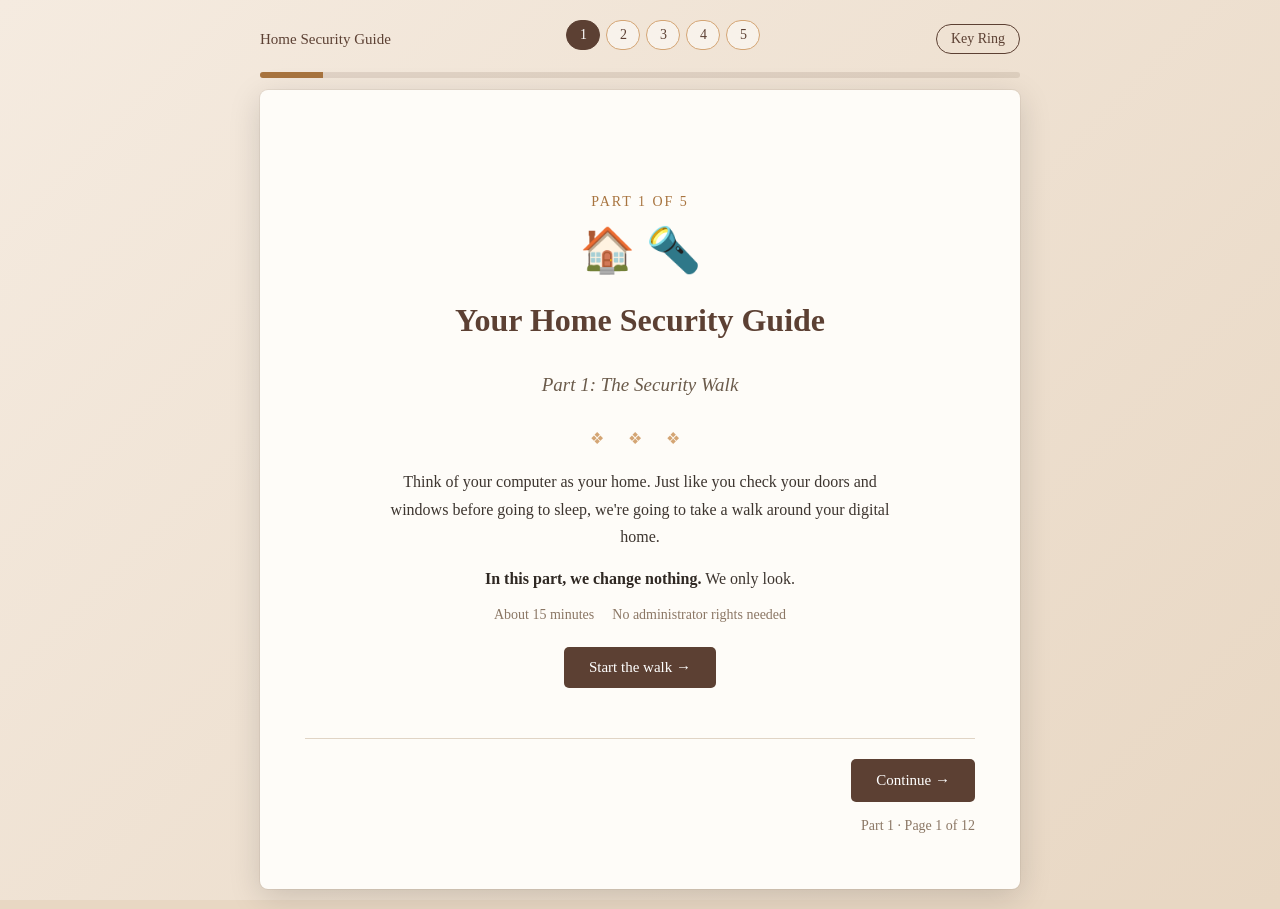
==== part1.html @ 3dae7b26 "Add Home Security Guide Site" ====
<!DOCTYPE html>
<html lang="en">
<head>
<meta charset="UTF-8">
<meta name="viewport" content="width=device-width, initial-scale=1.0">
<title>Home Security Guide — Part 1: The Security Walk</title>
<meta property="og:title" content="Home Security Guide — Part 1: The Security Walk">
<meta name="description" content="Part 1 of 5: find which network doors (ports) are open on your Windows 11 PC, which program opened them, and which side of the house they face. Look only, change nothing.">
<meta property="og:description" content="Part 1 of 5: find which network doors (ports) are open on your Windows 11 PC, which program opened them, and which side of the house they face. Look only, change nothing.">
<meta property="og:type" content="website">
<link rel="icon" href="assets/favicon.svg" type="image/svg+xml">
<link rel="stylesheet" href="assets/guide.css">
</head>
<body>
<a class="skip-link" href="#main">Skip to the guide</a>
<header class="topbar">
  <a class="home" href="index.html">Home Security Guide</a>
  <nav aria-label="Parts of the guide">
    <ul class="part-dots">
      <li><a href="part1.html" aria-current="page" aria-label="Part 1: The Security Walk">1</a></li>
      <li><a href="part2.html" aria-label="Part 2: Managing the Locks">2</a></li>
      <li><a href="part3.html" aria-label="Part 3: The Guest Rooms">3</a></li>
      <li><a href="part4.html" aria-label="Part 4: Sealed Envelopes">4</a></li>
      <li><a href="part5.html" aria-label="Part 5: The Regular Patrol">5</a></li>
    </ul>
  </nav>
  <button class="keyring-btn" type="button">Key Ring</button>
</header>

<main id="main" class="book-container" data-next-href="part2.html" data-next-label="Go to Part 2">

  <!-- 1 Cover -->
  <section class="book-page" aria-label="Cover">
    <div class="cover-page">
      <p class="cover-kicker">Part 1 of 5</p>
      <div class="cover-decorator" aria-hidden="true">🏠 🔦</div>
      <h1 class="cover-title">Your Home Security Guide</h1>
      <p class="cover-subtitle">Part 1: The Security Walk</p>
      <div class="decorative-line"></div>
      <p>Think of your computer as your home. Just like you check your doors and windows before going to sleep, we're going to take a walk around your digital home.</p>
      <p><strong>In this part, we change nothing.</strong> We only look.</p>
      <div class="meta-row"><span>About 15 minutes</span><span>No administrator rights needed</span></div>
      <button class="btn" type="button" data-action="next">Start the walk →</button>
    </div>
  </section>

  <!-- 2 Metaphor -->
  <section class="book-page" aria-label="How the house works">
    <h1>How Your Digital Home Works</h1>
    <p>Programs on your computer open numbered <strong>doors</strong> (called <em>ports</em>) so other devices can talk to them. Door 445, for example, is used for Windows file sharing.</p>
    <div class="metaphor">
      <span class="tag">The house metaphor</span>
      <ul style="margin-bottom:0">
        <li>An <strong>open door</strong> (LISTENING) is open and waiting. Anyone who can reach it can walk up and try to come in. Nobody needs to knock.</li>
        <li>An <strong>inside door</strong> only connects rooms inside your home. Other devices can't reach it.</li>
        <li>A <strong>door on every side</strong> faces every network your computer is on. Only your locks decide who gets through.</li>
      </ul>
    </div>
    <h2>Today's goal</h2>
    <p>Make a list of the open doors, who opened each one, and which side of the house it faces. In Part 2, you'll use that list to decide which doors to lock.</p>
    <div class="note"><strong>Seeing open doors is normal.</strong> Many are part of Windows itself. The goal is to spot the ones that shouldn't be reachable from other devices.</div>
  </section>

  <!-- 3 Right tool -->
  <section class="book-page" aria-label="Step 1: Finding the right tool">
    <h1>Step 1: Finding the Right Tool</h1>
    <p>Windows has a built-in program called <strong>PowerShell</strong>. In Windows 11, it usually opens inside an app called <strong>Terminal</strong>. It looks like a dark window with text, but it's easier than it appears.</p>
    <ol>
      <li>Find the <span class="highlight">Start</span> button (the Windows logo) at the bottom of your screen.</li>
      <li><strong>Right-click</strong> it (or press <span class="highlight">Windows + X</span>).</li>
      <li>A menu appears. Look for <strong>Terminal</strong> or <strong>Windows PowerShell</strong>.</li>
    </ol>
    <h3>Which option should you choose?</h3>
    <div class="table-container">
      <table>
        <tr><th>What you see</th><th>Like having…</th><th>For Part 1</th></tr>
        <tr><td><strong>Terminal</strong> or <strong>Windows PowerShell</strong></td><td>A <strong>visitor pass</strong>: you can walk around, look, and take notes</td><td><span class="chip low">Choose this one</span></td></tr>
        <tr><td><strong>Terminal (Admin)</strong> or <strong>Windows PowerShell (Admin)</strong></td><td>The <strong>master keys</strong>: full access to change locks and settings</td><td><span class="chip high">Skip for now</span></td></tr>
      </table>
    </div>
    <p>Windows protects itself from accidental changes. If something needs the master keys, you'll see an error like "Access is denied." That's a safety feature, not a bug.</p>
    <p>Today we're only looking, so the visitor pass is the right choice.</p>
  </section>

  <!-- 4 Starting -->
  <section class="book-page" aria-label="Step 2: Starting the walk">
    <h1>Step 2: Starting the Walk</h1>
    <p>When the window opens, you'll see a blinking cursor and a line like this:</p>
    <div class="code" data-label="What you'll see (example)"><pre>PS C:\Users\YourName&gt;</pre></div>
    <p>This is your <strong>Command Center</strong>. It's waiting for you to type an instruction.</p>
    <h3>Getting comfortable</h3>
    <ul>
      <li>Click once inside the window so the cursor is active.</li>
      <li>Type or paste a command, then press <span class="highlight">Enter</span>.</li>
      <li>To paste, <strong>right-click</strong> inside the window or press <span class="highlight">Ctrl + V</span>.</li>
      <li>Every command in Part 1 only reads information. None of them change anything.</li>
    </ul>
    <div class="note"><strong>Tip:</strong> every gray command box in this guide has a <strong>Copy</strong> button. Copying avoids typing mistakes.</div>
  </section>

  <!-- 5 netstat -->
  <section class="book-page" aria-label="Step 3: Checking for open doors">
    <h1>Step 3: Checking for Open Doors</h1>
    <p>Ask your computer to list every connection and every open door:</p>
    <div class="code" data-label="PowerShell"><pre>netstat -ano</pre></div>
    <p>A long list scrolls by. Don't worry, we're only looking for patterns. According to <a href="https://learn.microsoft.com/en-us/windows-server/administration/windows-commands/netstat" target="_blank" rel="noopener">Microsoft's netstat reference</a>, <code class="inline">-a</code> shows connections and listening ports, <code class="inline">-n</code> shows numbers instead of names, and <code class="inline">-o</code> adds the process ID (PID) of the program that owns each line.</p>
    <h3>The Decoder Ring</h3>
    <div class="table-container">
      <table>
        <tr><th>Word you see</th><th>In the house</th><th>What it means</th></tr>
        <tr><td><strong>LISTENING</strong></td><td>An open door, waiting for visitors</td><td>A program is ready to accept a connection</td></tr>
        <tr><td><strong>ESTABLISHED</strong></td><td>A conversation happening through a door right now</td><td>Your computer is actively talking to another device</td></tr>
        <tr><td><strong>TIME_WAIT</strong></td><td>A conversation just ended; the door is closing slowly</td><td>The connection is finished and Windows is tidying up</td></tr>
        <tr><td><strong>CLOSE_WAIT</strong></td><td>The visitor left, but you're still holding the door</td><td>The other side ended; this computer hasn't fully let go yet</td></tr>
      </table>
    </div>
    <h3>Cleaner view: open doors only</h3>
    <div class="code" data-label="PowerShell"><pre>netstat -ano | findstr LISTENING</pre></div>
  </section>

  <!-- 6 Which side -->
  <section class="book-page" aria-label="Step 4: Which side of the house">
    <h1>Step 4: Which Side of the House?</h1>
    <p>Look at the <strong>Local Address</strong> column. The part before the colon shows which side of the house the door faces. The number after the colon is the door number.</p>
    <div class="code" data-label="Example only — your numbers will differ"><pre>  Proto  Local Address        Foreign Address      State        PID
  TCP    0.0.0.0:135          0.0.0.0:0            LISTENING    1052
  TCP    0.0.0.0:445          0.0.0.0:0            LISTENING    4
  TCP    127.0.0.1:5354       0.0.0.0:0            LISTENING    3920
  TCP    192.168.1.25:139     0.0.0.0:0            LISTENING    4</pre></div>
    <div class="table-container">
      <table>
        <tr><th>Local Address starts with</th><th>In the house</th><th>Who could reach it</th></tr>
        <tr><td><code class="inline">0.0.0.0</code> or <code class="inline">[::]</code></td><td><strong>Door on every side</strong></td><td>Devices on any network this computer is connected to, unless a lock stops them</td></tr>
        <tr><td><code class="inline">127.0.0.1</code> or <code class="inline">[::1]</code></td><td><strong>Inside door</strong></td><td>Only programs on this same computer</td></tr>
        <tr><td>A specific address, such as <code class="inline">192.168.1.25</code></td><td>A door on <strong>one</strong> side</td><td>Devices on the network that address belongs to</td></tr>
      </table>
    </div>
    <div class="note"><strong>What to write down:</strong> every LISTENING line whose address starts with <code class="inline">0.0.0.0</code>, <code class="inline">[::]</code>, or a specific address. Inside doors (<code class="inline">127.0.0.1</code>, <code class="inline">[::1]</code>) can't be reached from other devices.</div>
  </section>

  <!-- 7 Who opened it -->
  <section class="book-page" aria-label="Step 5: Who opened this door">
    <h1>Step 5: Who Opened This Door?</h1>
    <p>netstat shows a PID, which is just a number. This command lists open doors with the <strong>program name</strong> next to each one:</p>
    <div class="code" data-label="PowerShell"><pre>Get-NetTCPConnection -State Listen |
  Sort-Object LocalPort |
  Select-Object LocalAddress, LocalPort, OwningProcess,
    @{Name='Program'; Expression={ (Get-Process -Id $_.OwningProcess -ErrorAction SilentlyContinue).ProcessName }} |
  Format-Table -AutoSize</pre></div>
    <h3>Reading the Program column</h3>
    <ul>
      <li><strong>System</strong> (PID 4) and <strong>svchost</strong> are parts of Windows itself. svchost runs many Windows services, so one name can cover several doors.</li>
      <li>A program you recognize, such as a game launcher or chat app, is usually expected.</li>
      <li>A name you <strong>don't</strong> recognize goes on your list to look up. It isn't automatically dangerous.</li>
    </ul>
    <h3>Looking up an unknown program</h3>
    <ol>
      <li>Press <span class="highlight">Ctrl + Shift + Esc</span> to open Task Manager.</li>
      <li>Select <strong>Details</strong>, then find the matching number in the <strong>PID</strong> column.</li>
      <li>Right-click it and choose <strong>Open file location</strong> or <strong>Search online</strong>.</li>
    </ol>
    <h3>Optional: mail slots (UDP)</h3>
    <p>Some openings are <strong>mail slots</strong>. They accept messages without starting a conversation, so they never say LISTENING. To see them:</p>
    <div class="code" data-label="PowerShell"><pre>Get-NetUDPEndpoint | Sort-Object LocalPort |
  Select-Object LocalAddress, LocalPort, OwningProcess,
    @{Name='Program'; Expression={ (Get-Process -Id $_.OwningProcess -ErrorAction SilentlyContinue).ProcessName }} |
  Format-Table -AutoSize</pre></div>
  </section>

  <!-- 8 Normal vs notice -->
  <section class="book-page" aria-label="Step 6: What is normal">
    <h1>Step 6: Normal, or Worth Noticing?</h1>
    <h3>Usually normal</h3>
    <ul>
      <li>ESTABLISHED conversations from your web browser, email, Windows Update, and other apps you use</li>
      <li>Inside doors on <code class="inline">127.0.0.1</code> or <code class="inline">[::1]</code></li>
    </ul>
    <h3>Worth noticing (and where this guide handles them)</h3>
    <div class="table-container">
      <table>
        <tr><th>Door</th><th>Usually belongs to</th><th>Handled in</th></tr>
        <tr><td>135, 139, 445</td><td>Windows networking and file/printer sharing</td><td>Part 2</td></tr>
        <tr><td>2179</td><td>Hyper-V virtual machine connections</td><td>Parts 2 and 3</td></tr>
        <tr><td>5040, 7680</td><td>Windows cross-device features and peer update sharing</td><td>Part 2</td></tr>
        <tr><td>623, 664, 16992–16995</td><td>Intel hardware management (firmware doors)</td><td>Part 2</td></tr>
        <tr><td>3389</td><td>Remote Desktop</td><td>Part 4</td></tr>
        <tr><td>5985, 5986</td><td>PowerShell remote management</td><td>Part 4</td></tr>
        <tr><td>Any door from a program you don't recognize</td><td>Look it up (Step 5)</td><td>Parts 1 and 5</td></tr>
      </table>
    </div>
    <div class="note">Doors 135, 139 and 445 are often targeted by attackers <strong>when other devices can reach them</strong>. Seeing them here doesn't mean anything is wrong. It means they're worth a lock (Part 2).</div>
  </section>

  <!-- 9 Notes -->
  <section class="book-page" aria-label="Step 7: Taking notes">
    <h1>Step 7: Taking Notes</h1>
    <p>Saving what you found helps you compare later. Part 2 starts from these notes.</p>
    <ol>
      <li>Click and drag to highlight the text in the window.</li>
      <li>Press <span class="highlight">Ctrl + C</span> (or right-click and choose <strong>Copy</strong>).</li>
      <li>Open <strong>Notepad</strong> from the Start menu.</li>
      <li>Press <span class="highlight">Ctrl + V</span> to paste.</li>
      <li>Save the file as <span class="highlight">Security_Walk_Notes.txt</span> on your Desktop.</li>
    </ol>
    <h3>A simple notes template</h3>
    <div class="code" data-label="Copy into Notepad"><pre>Security Walk - date: __________
Door | Local Address | Program | Side of house | Part that handles it
445  | 0.0.0.0       | System  | every side    | Part 2
</pre></div>
    <div class="ok"><strong>Good habit:</strong> keep this first file. In Part 5, your regular patrol will save dated logbooks you can compare with it.</div>
  </section>

  <!-- 10 Closing the gate -->
  <section class="book-page" aria-label="Step 8: Closing the gate">
    <h1>Step 8: Closing the Gate</h1>
    <p>This is the most important habit in the whole guide.</p>
    <div class="code" data-label="PowerShell"><pre>exit</pre></div>
    <p>Type <strong>exit</strong> and press <span class="highlight">Enter</span>. The window disappears.</p>
    <h3>Why we close it</h3>
    <p>When you finish walking around the house, you don't leave the yard gate open. An open PowerShell window is like that gate:</p>
    <ul>
      <li>Anyone who sits at your computer could type commands.</li>
      <li>An accidental keystroke could run something you didn't mean to.</li>
      <li>There's no reason to leave it open once you're done.</li>
    </ul>
    <p>From now on, every part ends by <strong>closing the gate</strong>, whether you used the visitor pass or the master keys.</p>
  </section>

  <!-- 11 Troubleshooting + when -->
  <section class="book-page" aria-label="Troubleshooting and when to repeat">
    <h1>Troubleshooting and When to Repeat</h1>
    <div class="table-container">
      <table>
        <tr><th>Problem</th><th>Solution</th></tr>
        <tr><td>"Access is denied"</td><td>Part 1 commands don't need the master keys. Check you typed the command exactly, or copy it with the Copy button.</td></tr>
        <tr><td>Nothing happens</td><td>Press <span class="highlight">Enter</span> after the command.</td></tr>
        <tr><td><code class="inline">&gt;&gt;</code> appears</td><td>PowerShell thinks the command isn't finished. Press <span class="highlight">Enter</span> once more. If that doesn't help, press <span class="highlight">Ctrl + C</span> and paste the command again.</td></tr>
        <tr><td>The list is too long to read</td><td>Use the cleaner views in Steps 3 and 5.</td></tr>
        <tr><td>You want an earlier command</td><td>Press the <span class="highlight">Up Arrow</span> key.</td></tr>
      </table>
    </div>
    <h3>When to walk again</h3>
    <div class="table-container">
      <table>
        <tr><th>When</th><th>Why</th><th>Time</th></tr>
        <tr><td>First time</td><td>Learn what's normal on <em>your</em> computer</td><td>15 min</td></tr>
        <tr><td>After installing new software</td><td>Check it didn't open new doors</td><td>5 min</td></tr>
        <tr><td>Monthly</td><td>Part 5 sets this up as a regular patrol</td><td>5 min</td></tr>
        <tr><td>If the computer acts strangely</td><td>Look for doors you don't recognize</td><td>10 min</td></tr>
      </table>
    </div>
  </section>

  <!-- 12 Summary + sources -->
  <section class="book-page" aria-label="Summary">
    <h1>Part 1 Complete</h1>
    <ul class="checklist" style="margin-left:0">
      <li><span aria-hidden="true">✓</span><span>Opened a standard Terminal (the visitor pass)</span></li>
      <li><span aria-hidden="true">✓</span><span>Listed open doors with <code class="inline">netstat -ano</code></span></li>
      <li><span aria-hidden="true">✓</span><span>Checked which side of the house each door faces</span></li>
      <li><span aria-hidden="true">✓</span><span>Matched doors to program names</span></li>
      <li><span aria-hidden="true">✓</span><span>Saved notes and closed the gate with <code class="inline">exit</code></span></li>
    </ul>
    <h2>Next: Part 2, Managing the Locks</h2>
    <p>You'll choose your house type (Public or Private network), then lock the risky doors on your list using Windows Defender Firewall.</p>
    <h3>Sources</h3>
    <ul class="sources">
      <li>Microsoft Learn, netstat: <a href="https://learn.microsoft.com/en-us/windows-server/administration/windows-commands/netstat" target="_blank" rel="noopener">https://learn.microsoft.com/en-us/windows-server/administration/windows-commands/netstat</a></li>
      <li>Microsoft Learn, Get-NetTCPConnection: <a href="https://learn.microsoft.com/en-us/powershell/module/nettcpip/get-nettcpconnection" target="_blank" rel="noopener">https://learn.microsoft.com/en-us/powershell/module/nettcpip/get-nettcpconnection</a></li>
      <li>Microsoft Learn, Get-NetUDPEndpoint: <a href="https://learn.microsoft.com/en-us/powershell/module/nettcpip/get-netudpendpoint" target="_blank" rel="noopener">https://learn.microsoft.com/en-us/powershell/module/nettcpip/get-netudpendpoint</a></li>
    </ul>
  </section>

</main>
<script src="assets/guide.js"></script>
<script data-pplx-inline-edit>
(function () {
  if (window === window.top) return;

  const allowedParentOrigins = ["https://www.perplexity.ai","https://perplexity.ai","https://testing.perplexity.ai","https://staging.perplexity.ai","https://*.preview.i.perplexity.ai","http://perplexity.localhost","http://localhost:1420","http://127.0.0.1:1420","http://localhost:3000","http://127.0.0.1:3000","http://localhost:5173","http://127.0.0.1:5173"];
  const MAX_FONT_BYTES = 500 * 1024;
  const MAX_TOTAL_FONT_BYTES = 2 * 1024 * 1024;
  const DEFAULT_LINE_HEIGHT = 16;
  let scrollForwarding = false;
  let scrollRaf = 0;
  let trustedTopOrigin = null;

  // Allow entries like "https://*.preview.i.perplexity.ai" — the wildcard
  // matches a single DNS label (no dots), so "https://*.foo" cannot stretch
  // across multiple labels.
  function matchesAllowedOrigin(origin) {
    if (!origin) return false;
    for (const entry of allowedParentOrigins) {
      if (!entry.includes("*")) {
        if (entry === origin) return true;
        continue;
      }
      const pattern = new RegExp(
        "^" +
          entry.replace(/[.+?^${}()|[\]\\]/g, "\\$&").replace(/\*/g, "[^.]+") +
          "$",
      );
      if (pattern.test(origin)) return true;
    }
    return false;
  }

  // Trust decision: when the sender is same-origin-visible (event.origin is a
  // real origin like https://www.perplexity.ai) we trust event.origin directly.
  // When event.origin is "null" (opaque broker srcdoc), we fall back to the
  // broker's stamped `parentOrigin` to identify the top window. The fallback
  // is claim-only — we rely on the browser's native `targetOrigin` enforcement
  // on the response path (see postToTrustedTop) to ensure replies can't be
  // delivered to anyone but the actual top window of that claimed origin.
  function getTrustedParentOrigin(event) {
    const forwardedParentOrigin =
      typeof event.data.parentOrigin === "string" ? event.data.parentOrigin : null;
    const parentOrigin = event.origin === "null" ? forwardedParentOrigin : event.origin;
    return matchesAllowedOrigin(parentOrigin) ? parentOrigin : null;
  }

  // All responses go to window.top with targetOrigin = the allowlisted origin.
  // An attacker that iframes us inside their own null-origin broker can claim
  // any parentOrigin they like, but the browser will drop the reply whenever
  // the real top's origin doesn't match — so the screenshot never leaves.
  function postToTrustedTop(message) {
    if (!trustedTopOrigin) return;
    try {
      window.top.postMessage(message, trustedTopOrigin);
    } catch (_error) {}
  }

  const PICK_CAPABILITIES = ["pick"];
  const PICK_CHAIN_LENGTH = 4;
  const PICK_MAX_TEXT_CHARS = 120;
  const PICK_MAX_HTML_CHARS = 300;

  function truncate(value, maxChars) {
    return value.length > maxChars ? value.slice(0, maxChars - 1) + "…" : value;
  }

  function isPickableElement(element) {
    return (
      element instanceof Element &&
      element !== document.documentElement &&
      element !== document.body
    );
  }

  function resolvePickTarget(x, y) {
    if (!Number.isFinite(x) || !Number.isFinite(y)) return null;
    const element = document.elementFromPoint(x, y);
    return isPickableElement(element) ? element.closest("svg") || element : null;
  }

  function pickLabel(element) {
    if (element.id) return element.localName + "#" + element.id;
    return [element.localName].concat(Array.from(element.classList).slice(0, 2)).join(".");
  }

  // Only attributes that help find the element in source. data-* values and URL
  // query strings or fragments can carry tokens.
  const PICK_ATTRIBUTES = new Set([
    "id",
    "class",
    "name",
    "type",
    "role",
    "alt",
    "aria-label",
    "href",
    "src",
  ]);

  function pickAttributeValue(attribute) {
    return attribute.name === "href" || attribute.name === "src"
      ? attribute.value.split(/[?#]/)[0]
      : attribute.value;
  }

  function describePickElement(element) {
    const chain = [];
    for (
      let current = element;
      isPickableElement(current) && chain.length < PICK_CHAIN_LENGTH;
      current = current.parentElement
    ) {
      chain.unshift(current);
    }
    const attributes = Array.from(element.attributes)
      .filter((attribute) => PICK_ATTRIBUTES.has(attribute.name))
      .map((attribute) => ` ${attribute.name}="${pickAttributeValue(attribute).replace(/"/g, "&quot;")}"`)
      .join("");
    const text = (element.innerText || element.textContent || "").replace(/\s+/g, " ").trim();
    return {
      chain: chain.map(pickLabel),
      html: truncate(`<${element.localName}${attributes}>`, PICK_MAX_HTML_CHARS),
      text: text ? truncate(text, PICK_MAX_TEXT_CHARS) : undefined,
    };
  }

  // Hover asks once per frame, and innerText on a large section forces layout,
  // so only the rect is re-read while the pointer stays on the same element.
  // Clicks ask for fresh details since the page may have changed the element.
  let lastPick = null;

  function describePickTarget(element, fresh) {
    if (fresh || lastPick?.element !== element) {
      lastPick = { element, details: describePickElement(element) };
    }
    const rect = element.getBoundingClientRect();
    return {
      rect: { x: rect.left, y: rect.top, width: rect.width, height: rect.height },
      ...lastPick.details,
    };
  }

  function inlineAll(original, clone) {
    if (original.nodeType !== 1 || clone.nodeType !== 1) return;

    try {
      const computedStyle = getComputedStyle(original);
      // cssText on a computed style is the serialized declaration in modern
      // Chromium/Safari — a single read beats enumerating ~400 longhand
      // properties. Firefox returns "" here, so we fall back on empty.
      const serialized = computedStyle.cssText;
      if (serialized) {
        clone.style.cssText = serialized;
      } else {
        const parts = new Array(computedStyle.length);
        for (let index = 0; index < computedStyle.length; index += 1) {
          const property = computedStyle[index];
          parts[index] = `${property}:${computedStyle.getPropertyValue(property)};`;
        }
        clone.style.cssText = parts.join("");
      }
    } catch (_error) {}

    const originalChildren = original.children;
    const clonedChildren = clone.children;
    for (
      let index = 0;
      index < originalChildren.length && index < clonedChildren.length;
      index += 1
    ) {
      inlineAll(originalChildren[index], clonedChildren[index]);
    }
  }

  function extractFontUrl(srcValue) {
    const matches = [
      ...srcValue.matchAll(
        /url\(["']?([^"')]+)["']?\)(?:\s*format\(["']?([^"')]+)["']?\))?/gi,
      ),
    ];
    if (matches.length === 0) return null;
    const woff2 = matches.find((m) => m[2] && m[2].toLowerCase().includes("woff2"));
    if (woff2) return woff2[1];
    const woff = matches.find((m) => m[2] && m[2].toLowerCase().includes("woff"));
    if (woff) return woff[1];
    return matches[0][1];
  }

  // Cache resolved font URL -> data URI across captures. Fonts on a page
  // essentially never change, and a batch run emits multiple captures back to
  // back — without this we'd refetch + re-base64 every time.
  const fontDataUriCache = new Map();
  const SRC_DECLARATION_RE = /src\s*:\s*[^;}]+/i;

  async function fetchAsDataUri(url) {
    if (fontDataUriCache.has(url)) return fontDataUriCache.get(url);
    let dataUri = null;
    try {
      const response = await fetch(url, { mode: "cors", credentials: "omit" });
      if (response.ok) {
        const blob = await response.blob();
        if (blob.size <= MAX_FONT_BYTES) {
          dataUri = await new Promise((resolve) => {
            const reader = new FileReader();
            reader.onloadend = () =>
              resolve(typeof reader.result === "string" ? reader.result : null);
            reader.onerror = () => resolve(null);
            reader.readAsDataURL(blob);
          });
        }
      }
    } catch (_error) {
      dataUri = null;
    }
    fontDataUriCache.set(url, dataUri);
    return dataUri;
  }

  function collectFontFaceRuleTexts() {
    const rules = [];
    for (const sheet of document.styleSheets) {
      let cssRules;
      try {
        cssRules = sheet.cssRules;
      } catch (_error) {
        continue;
      }
      if (!cssRules) continue;
      for (const rule of cssRules) {
        const cssText = rule.cssText || "";
        if (cssText.startsWith("@font-face")) rules.push(cssText);
      }
    }
    return rules;
  }

  async function buildInlinedFontCss() {
    const ruleTexts = collectFontFaceRuleTexts();
    if (ruleTexts.length === 0) return null;

    const resolved = ruleTexts.map((cssText) => {
      if (!SRC_DECLARATION_RE.test(cssText)) return null;
      const srcMatch = cssText.match(/src\s*:\s*([^;}]+)[;}]/i);
      if (!srcMatch) return null;
      const url = extractFontUrl(srcMatch[1]);
      if (!url) return null;
      try {
        return { cssText, url: new URL(url, document.baseURI).href };
      } catch (_error) {
        return null;
      }
    });

    const dataUris = await Promise.all(
      resolved.map((entry) => (entry ? fetchAsDataUri(entry.url) : Promise.resolve(null))),
    );

    const inlined = [];
    let totalBytes = 0;
    for (let index = 0; index < resolved.length; index += 1) {
      const entry = resolved[index];
      const dataUri = dataUris[index];
      if (!entry || !dataUri) continue;
      const approxBytes = dataUri.length * 0.75;
      if (totalBytes + approxBytes > MAX_TOTAL_FONT_BYTES) break;
      totalBytes += approxBytes;
      inlined.push(entry.cssText.replace(SRC_DECLARATION_RE, `src: url("${dataUri}")`));
    }
    return inlined.length > 0 ? inlined.join("\n") : null;
  }

  function stripExternal(clone) {
    const images = clone.querySelectorAll("img");
    for (let index = 0; index < images.length; index += 1) {
      const src = images[index].getAttribute("src");
      if (src && !src.startsWith("data:")) images[index].removeAttribute("src");
    }

    const elements = clone.querySelectorAll("*");
    for (let index = 0; index < elements.length; index += 1) {
      const style = elements[index].style.cssText;
      if (style && style.includes("url(")) {
        elements[index].style.cssText = style.replace(
          /url\(["']?(?!data:)[^)"']*["']?\)/gi,
          "none",
        );
      }
    }
  }

  function emitScroll() {
    scrollRaf = 0;
    if (!scrollForwarding) return;
    postToTrustedTop({
      type: "INLINE_EDIT_SCROLL",
      scrollX: window.scrollX,
      scrollY: window.scrollY,
      capabilities: PICK_CAPABILITIES,
    });
  }

  window.addEventListener(
    "scroll",
    function () {
      if (!scrollForwarding || scrollRaf) return;
      scrollRaf = requestAnimationFrame(emitScroll);
    },
    { passive: true, capture: true },
  );

  async function handleCaptureRequest(event) {
    const requestId = event.data.requestId;
    const scrollX = window.scrollX;
    const scrollY = window.scrollY;
    const width = window.innerWidth;
    const height = window.innerHeight;

    function postResult(dataUrl) {
      postToTrustedTop({
        type: "INLINE_EDIT_SCREENSHOT_RESULT",
        requestId,
        dataUrl,
        scrollX,
        scrollY,
      });
    }

    try {
      // Wait for any pending web fonts to resolve so both inline metrics and
      // the @font-face inlining below see the same loaded faces.
      if (document.fonts && document.fonts.ready) {
        try {
          await document.fonts.ready;
        } catch (_error) {}
      }

      const clone = document.documentElement.cloneNode(true);
      inlineAll(document.documentElement, clone);

      const removedNodes = clone.querySelectorAll("script,link[rel=\"stylesheet\"],style");
      for (let index = 0; index < removedNodes.length; index += 1) {
        removedNodes[index].remove();
      }

      stripExternal(clone);

      // Re-embed web fonts as data-URI @font-face rules so the SVG rasterizer
      // can resolve them — external font URLs aren't fetched during
      // foreignObject rendering, which would otherwise force a fallback face
      // and change text metrics.
      const inlinedFontCss = await buildInlinedFontCss();
      if (inlinedFontCss) {
        const styleEl = document.createElement("style");
        styleEl.textContent = inlinedFontCss;
        const head = clone.querySelector("head");
        if (head) head.appendChild(styleEl);
        else clone.insertBefore(styleEl, clone.firstChild);
      }

      const html = new XMLSerializer().serializeToString(clone);
      const svg =
        `<svg xmlns="http://www.w3.org/2000/svg" width="${width}" height="${height}">` +
        '<foreignObject width="100%" height="100%">' +
        `<div xmlns="http://www.w3.org/1999/xhtml" style="width:${width}px;height:${height}px;overflow:hidden">` +
        `<div style="position:relative;left:-${scrollX}px;top:-${scrollY}px">` +
        html +
        "</div></div></foreignObject></svg>";
      const svgUrl = `data:image/svg+xml;charset=utf-8,${encodeURIComponent(svg)}`;
      const image = new Image();
      image.onload = function () {
        const canvas = document.createElement("canvas");
        canvas.width = width;
        canvas.height = height;
        canvas.getContext("2d").drawImage(image, 0, 0);
        postResult(canvas.toDataURL("image/png"));
      };
      image.onerror = function () {
        postResult(null);
      };
      image.src = svgUrl;
    } catch (_error) {
      postResult(null);
    }
  }

  window.addEventListener("message", function (event) {
    if (!event.data) return;
    // Only accept messages from the direct parent frame. Blocks sibling /
    // unrelated-window postMessage senders that could otherwise reach us.
    if (event.source !== window.parent) return;

    const trustedParentOrigin = getTrustedParentOrigin(event);
    if (!trustedParentOrigin) return;
    trustedTopOrigin = trustedParentOrigin;

    if (event.data.type === "INLINE_EDIT_PICK") {
      const element = resolvePickTarget(event.data.x, event.data.y);
      postToTrustedTop({
        type: "INLINE_EDIT_PICK_RESULT",
        seq: event.data.seq,
        target: element ? describePickTarget(element, event.data.fresh === true) : null,
      });
      return;
    }

    if (event.data.type === "INLINE_EDIT_SCROLL_START") {
      scrollForwarding = true;
      emitScroll();
      return;
    }

    if (event.data.type === "INLINE_EDIT_SCROLL_STOP") {
      scrollForwarding = false;
      if (scrollRaf) cancelAnimationFrame(scrollRaf);
      scrollRaf = 0;
      return;
    }

    if (event.data.type === "INLINE_EDIT_SCROLL_BY") {
      const { deltaX, deltaY, deltaMode } = event.data;
      if (!scrollForwarding || !Number.isFinite(deltaX) || !Number.isFinite(deltaY)) return;
      if (deltaMode !== 0 && deltaMode !== 1 && deltaMode !== 2) return;
      const lineHeight =
        parseFloat(getComputedStyle(document.documentElement).lineHeight) || DEFAULT_LINE_HEIGHT;
      const scaleX = deltaMode === 1 ? lineHeight : deltaMode === 2 ? window.innerWidth : 1;
      const scaleY = deltaMode === 1 ? lineHeight : deltaMode === 2 ? window.innerHeight : 1;
      // The selection overlay receives the wheel event instead of this iframe.
      // Instant scrolling preserves trackpad deltas even on smooth-scroll sites.
      window.scrollBy({ left: deltaX * scaleX, top: deltaY * scaleY, behavior: "instant" });
      emitScroll();
      return;
    }

    if (event.data.type !== "INLINE_EDIT_CAPTURE_REQUEST") return;

    handleCaptureRequest(event);
  });
})();


</script></body>
</html>
---- assets/guide.css ----
/* Home Security Guide — shared styles (based on the Part 2 "book" template) */
* { margin: 0; padding: 0; box-sizing: border-box; }

:root {
  --ink: #3d352f;
  --ink-strong: #5c4033;
  --ink-mid: #6b5b4b;
  --ink-soft: #7c6a57;
  --muted: #8b7765;
  --paper: #fefcf8;
  --tan: #d4a574;
  --tan-deep: #a8743f;
  --line: #e0d4c5;
  --cream: #f7e8d5;
  --btn: #5c4033;
  --btn-hover: #4a332a;
  --warn-bg: #fff4e6; --warn-bar: #d9732f;
  --note-bg: #e8f4fd; --note-bar: #2f7fc9;
  --ok-bg: #edf6ec;   --ok-bar: #4f8a4b;
  --code-bg: #2b2420; --code-ink: #f5ebe0;
}

html { scroll-behavior: smooth; }

body {
  font-family: Georgia, 'Times New Roman', serif;
  background: linear-gradient(135deg, #f5ebe0 0%, #e8d7c3 100%);
  background-attachment: fixed;
  min-height: 100vh;
  color: var(--ink);
  padding: 20px;
}

/* ---------- Top bar ---------- */
.topbar {
  max-width: 760px; margin: 0 auto 14px;
  display: flex; align-items: center; justify-content: space-between; gap: 10px; flex-wrap: wrap;
}
.topbar a.home { color: var(--ink-strong); text-decoration: none; font-size: 15px; }
.topbar a.home:hover { text-decoration: underline; }
.part-dots { display: flex; gap: 6px; list-style: none; margin: 0; }
.part-dots a {
  display: inline-flex; align-items: center; justify-content: center;
  min-width: 34px; height: 30px; padding: 0 8px; border-radius: 15px;
  border: 1px solid var(--tan); color: var(--ink-strong); text-decoration: none; font-size: 14px;
  background: rgba(254,252,248,.6);
}
.part-dots a[aria-current="page"] { background: var(--btn); color: #fff; border-color: var(--btn); }
.part-dots a:hover { background: var(--cream); }
.part-dots a[aria-current="page"]:hover { background: var(--btn-hover); }
.keyring-btn {
  background: transparent; border: 1px solid var(--btn); color: var(--btn);
  padding: 6px 14px; border-radius: 15px; cursor: pointer; font-family: inherit; font-size: 14px;
}
.keyring-btn:hover { background: var(--btn); color: #fff; }

/* ---------- Book ---------- */
.book-container { max-width: 760px; width: 100%; margin: 0 auto; }

.progress { height: 6px; background: rgba(139,119,101,.18); border-radius: 3px; margin-bottom: 12px; overflow: hidden; }
.progress > span { display: block; height: 100%; width: 0; background: var(--tan-deep); transition: width .4s ease; }

.book-page {
  background: var(--paper);
  border-radius: 8px;
  box-shadow: 0 8px 32px rgba(0,0,0,.15), 0 0 0 1px rgba(139,119,101,.1);
  padding: 50px 45px 36px;
  position: relative;
  min-height: 550px;
  display: none;
  opacity: 0;
  transform: translateX(30px);
  transition: transform .45s ease, opacity .3s ease;
}
.book-page.active { display: block; }
.book-page.shown { opacity: 1; transform: translateX(0); }
@media (prefers-reduced-motion: reduce) {
  .book-page { transition: none; transform: none; }
  .progress > span { transition: none; }
}

.page-number { text-align: right; margin-top: 12px; color: var(--muted); font-size: 14px; }

h1 {
  color: var(--ink-strong); font-size: 28px; line-height: 1.25; margin-bottom: 15px; text-align: center;
  border-bottom: 2px solid var(--tan); padding-bottom: 15px; text-wrap: balance;
}
h2 { color: var(--ink-mid); font-size: 20px; margin: 25px 0 12px; }
h3 { color: var(--ink-soft); font-size: 17px; margin: 20px 0 10px; }
p { line-height: 1.7; margin-bottom: 15px; font-size: 16px; }
ul, ol { margin: 12px 0 15px 28px; line-height: 1.75; }
li { margin-bottom: 8px; }
a { color: #8a4f1d; }
strong { color: #2f2823; }

.lead { font-size: 17px; text-align: center; color: var(--ink-mid); }

.highlight {
  background-color: var(--cream); padding: 1px 7px; border-radius: 3px; font-weight: bold;
  white-space: nowrap;
}
code.inline {
  font-family: Consolas, 'Cascadia Mono', ui-monospace, monospace; font-size: 14px;
  background: var(--cream); padding: 1px 6px; border-radius: 3px; overflow-wrap: break-word; white-space: nowrap;
}

.warning, .note, .ok {
  padding: 12px 15px; margin: 15px 0; border-radius: 0 5px 5px 0; line-height: 1.65;
}
.warning { background: var(--warn-bg); border-left: 4px solid var(--warn-bar); }
.note    { background: var(--note-bg); border-left: 4px solid var(--note-bar); }
.ok      { background: var(--ok-bg);   border-left: 4px solid var(--ok-bar); }
.warning p:last-child, .note p:last-child, .ok p:last-child { margin-bottom: 0; }
.warning ul, .note ul, .ok ul { margin-bottom: 4px; }

/* Metaphor callout */
.metaphor {
  border: 1px dashed var(--tan); background: #fffaf2; border-radius: 6px; padding: 12px 16px; margin: 15px 0;
}
.metaphor .tag { font-size: 12px; letter-spacing: .08em; text-transform: uppercase; color: var(--tan-deep); display: block; margin-bottom: 4px; }

/* Tables */
.table-container { overflow-x: auto; margin: 15px 0; }
table { width: 100%; border-collapse: collapse; background: white; font-size: 15px; }
th { background: var(--tan); color: #2f2215; padding: 10px; text-align: left; font-weight: bold; }
td { padding: 10px; border-bottom: 1px solid var(--line); vertical-align: top; line-height: 1.55; }
tr:hover td { background-color: #faf5ee; }

/* Risk chips */
.chip { display: inline-block; padding: 1px 9px; border-radius: 10px; font-size: 13px; font-weight: bold; white-space: nowrap; }
.chip.high { background: #f6d5cf; color: #8a2414; }
.chip.med  { background: #f7e6c4; color: #7a4d00; }
.chip.low  { background: #dcebd8; color: #2f5d2b; }
.chip.info { background: #dbe8f5; color: #1f4f7a; }

/* Code blocks with copy */
.code {
  position: relative; margin: 12px 0 18px; background: var(--code-bg); border-radius: 6px;
}
.code pre {
  margin: 0; padding: 16px 16px 16px; overflow-x: auto; color: var(--code-ink);
  font-family: Consolas, 'Cascadia Mono', ui-monospace, monospace; font-size: 14px; line-height: 1.55;
  white-space: pre;
}
.code .label {
  display: flex; justify-content: space-between; align-items: center;
  font-family: Georgia, serif; font-size: 12px; color: #d9c3a5; padding: 8px 12px 0 16px; letter-spacing: .04em;
}
.copy-btn {
  background: #4a3d35; color: #f5ebe0; border: 1px solid #6b5a4e; border-radius: 4px;
  font-family: Georgia, serif; font-size: 12px; padding: 3px 10px; cursor: pointer;
}
.copy-btn:hover { background: #5c4d43; }
.copy-btn:focus-visible { outline: 2px solid var(--tan); outline-offset: 2px; }

/* Buttons + nav */
.nav-buttons {
  display: flex; justify-content: space-between; gap: 12px; margin-top: 30px; padding-top: 20px;
  border-top: 1px solid var(--line); flex-wrap: wrap;
}
.btn {
  background: var(--btn); color: white; border: none; padding: 12px 25px; border-radius: 5px;
  cursor: pointer; font-size: 15px; font-family: inherit; text-decoration: none; display: inline-block;
  transition: background .3s ease, transform .2s ease;
}
.btn:hover { background: var(--btn-hover); transform: translateY(-2px); }
.btn:disabled { background: #b8a898; cursor: not-allowed; transform: none; }
.btn.secondary { background: transparent; color: var(--btn); border: 1px solid var(--btn); }
.btn.secondary:hover { background: var(--cream); }
.btn:focus-visible, .keyring-btn:focus-visible, .part-dots a:focus-visible, .choice:focus-visible {
  outline: 3px solid var(--tan-deep); outline-offset: 2px;
}

.decorative-line { text-align: center; margin: 20px 0; }
.decorative-line::after { content: "\2756  \2756  \2756"; color: var(--tan); letter-spacing: 10px; }

/* Cover */
.cover-page { text-align: center; padding: 50px 20px 20px; }
.cover-kicker { font-size: 14px; letter-spacing: .14em; text-transform: uppercase; color: var(--tan-deep); margin-bottom: 10px; }
.cover-title { font-size: 32px; color: var(--ink-strong); margin-bottom: 14px; border: none; }
.cover-subtitle { font-size: 19px; color: var(--ink-mid); font-style: italic; margin-bottom: 28px; }
.cover-decorator { font-size: 44px; margin: 10px 0 24px; }
.cover-page p { max-width: 520px; margin-left: auto; margin-right: auto; }
.meta-row { display: flex; justify-content: center; gap: 18px; flex-wrap: wrap; color: var(--muted); font-size: 14px; margin: 10px 0 24px; }

/* Path chooser (interactive) */
.chooser { display: grid; grid-template-columns: 1fr 1fr; gap: 12px; margin: 16px 0; }
.choice {
  text-align: left; background: #fff; border: 2px solid var(--line); border-radius: 8px; padding: 14px 16px;
  cursor: pointer; font-family: inherit; font-size: 15px; color: var(--ink); line-height: 1.5;
}
.choice strong { display: block; font-size: 16px; margin-bottom: 4px; color: var(--ink-strong); }
.choice:hover { border-color: var(--tan); }
.choice[aria-pressed="true"] { border-color: var(--btn); background: #fbf4ea; box-shadow: inset 0 0 0 1px var(--btn); }
.path-only { display: none; }
body[data-path="A"] .path-A, body[data-path="B"] .path-B { display: block; }
body[data-path="A"] span.path-A, body[data-path="B"] span.path-B,
body[data-path="A"] td .path-A, body[data-path="B"] td .path-B { display: inline; }
.path-badge { font-size: 13px; color: var(--muted); }
.path-unset { display: block; }
body[data-path] .path-unset { display: none; }

/* Checklist (interactive) */
.checklist { list-style: none; margin: 12px 0; }
.checklist li {
  display: flex; gap: 12px; align-items: flex-start; padding: 10px 12px; border: 1px solid var(--line);
  border-radius: 6px; background: #fff; margin-bottom: 8px;
}
.checklist input { width: 20px; height: 20px; margin-top: 3px; accent-color: var(--btn); flex: none; }
.checklist label { cursor: pointer; line-height: 1.55; }
.checklist li.done { background: var(--ok-bg); border-color: #bcd8b8; }
.check-progress { font-size: 15px; color: var(--ink-mid); margin: 6px 0 4px; }

/* Log builder */
.logform { display: grid; grid-template-columns: repeat(4, 1fr) auto; gap: 8px; align-items: end; margin: 10px 0; }
.logform label { font-size: 13px; color: var(--ink-mid); display: flex; flex-direction: column; gap: 4px; }
.logform input, .logform select {
  font-family: inherit; font-size: 14px; padding: 7px 8px; border: 1px solid #cdbba6; border-radius: 4px; background: #fff; color: var(--ink);
  width: 100%;
}
.logform .btn { padding: 9px 14px; }
.empty-row td { color: var(--muted); font-style: italic; }
.row-del { background: none; border: none; color: #8a2414; cursor: pointer; font-family: inherit; text-decoration: underline; }

/* Hub */
.part-list { list-style: none; margin: 18px 0; }
.part-list li { margin-bottom: 12px; }
.part-card {
  display: grid; grid-template-columns: 64px 1fr; gap: 16px; align-items: center; text-decoration: none;
  background: #fff; border: 1px solid var(--line); border-radius: 8px; padding: 14px 16px; color: var(--ink);
  transition: border-color .2s ease, transform .2s ease;
}
.part-card:hover { border-color: var(--tan); transform: translateY(-2px); }
.part-card .num {
  width: 56px; height: 56px; border-radius: 50%; background: var(--cream); color: var(--ink-strong);
  display: flex; align-items: center; justify-content: center; font-size: 22px; font-weight: bold;
}
.part-card .t { font-size: 18px; color: var(--ink-strong); font-weight: bold; display: block; }
.part-card .s { font-size: 15px; color: var(--ink-mid); display: block; margin-top: 2px; line-height: 1.5; }

/* Key Ring dialog */
dialog.keyring {
  border: none; border-radius: 10px; padding: 0; max-width: 640px; width: calc(100% - 32px);
  box-shadow: 0 20px 60px rgba(0,0,0,.3); background: var(--paper); color: var(--ink);
}
dialog.keyring::backdrop { background: rgba(43,36,32,.45); }
dialog.keyring .inner { padding: 26px 28px 22px; max-height: 80vh; overflow-y: auto; }
dialog.keyring h2 { margin-top: 0; color: var(--ink-strong); }
dialog.keyring dl { margin: 10px 0; }
dialog.keyring dt { font-weight: bold; color: var(--ink-strong); margin-top: 12px; }
dialog.keyring dd { margin: 2px 0 0 0; line-height: 1.6; }
dialog.keyring .close-row { text-align: right; margin-top: 16px; }

.sources li { overflow-wrap: anywhere; font-size: 15px; }
.toast { position: fixed; left: 50%; bottom: 24px; transform: translateX(-50%); background: var(--btn); color: #fff; padding: 8px 16px; border-radius: 20px; font-size: 14px; opacity: 0; pointer-events: none; transition: opacity .25s ease; }
.toast.show { opacity: 1; }

.sr-only { position: absolute; width: 1px; height: 1px; padding: 0; margin: -1px; overflow: hidden; clip: rect(0,0,0,0); border: 0; }

@media (max-width: 600px) {
  body { padding: 10px; }
  .book-page { padding: 30px 20px 26px; min-height: 0; transform: translateY(12px); }
  h1 { font-size: 23px; }
  .cover-title { font-size: 26px; }
  .chooser { grid-template-columns: 1fr; }
  .logform { grid-template-columns: 1fr 1fr; }
  .logform .btn { grid-column: span 2; }
  .nav-buttons .btn { flex: 1 1 auto; text-align: center; }
  table { font-size: 14px; }
  .part-card { grid-template-columns: 48px 1fr; }
  .part-card .num { width: 44px; height: 44px; font-size: 18px; }
}

@media print {
  body { background: #fff; padding: 0; }
  .topbar, .progress, .nav-buttons, .copy-btn, .keyring-btn { display: none !important; }
  .book-page { display: block !important; opacity: 1 !important; transform: none !important; box-shadow: none; page-break-after: always; min-height: 0; }
}

/* Path-specific table rows and list items */
body[data-path="A"] tr.path-A, body[data-path="B"] tr.path-B { display: table-row; }
body[data-path="A"] li.path-A, body[data-path="B"] li.path-B { display: list-item; }
body[data-path="A"] p.path-A, body[data-path="B"] p.path-B { display: block; }

/* Inline Key Ring on the hub */
.inline-keyring { display: grid; grid-template-columns: minmax(150px, 34%) 1fr; gap: 6px 16px; margin: 4px 0; }
.inline-keyring dt { font-weight: bold; color: var(--ink-strong); }
.inline-keyring dd { margin: 0; line-height: 1.55; }
@media (max-width: 600px) { .inline-keyring { grid-template-columns: 1fr; } .inline-keyring dd { margin-bottom: 8px; } }
.btn.secondary:disabled { visibility: hidden; }
html { background: #e8d7c3; }
.skip-link { position: absolute; left: 12px; top: -48px; background: var(--btn); color: #fff; padding: 8px 14px; border-radius: 5px; z-index: 20; text-decoration: none; }
.skip-link:focus { top: 12px; }
.reviewed { font-size: 13px; color: var(--muted); text-align: center; margin-top: 10px; }
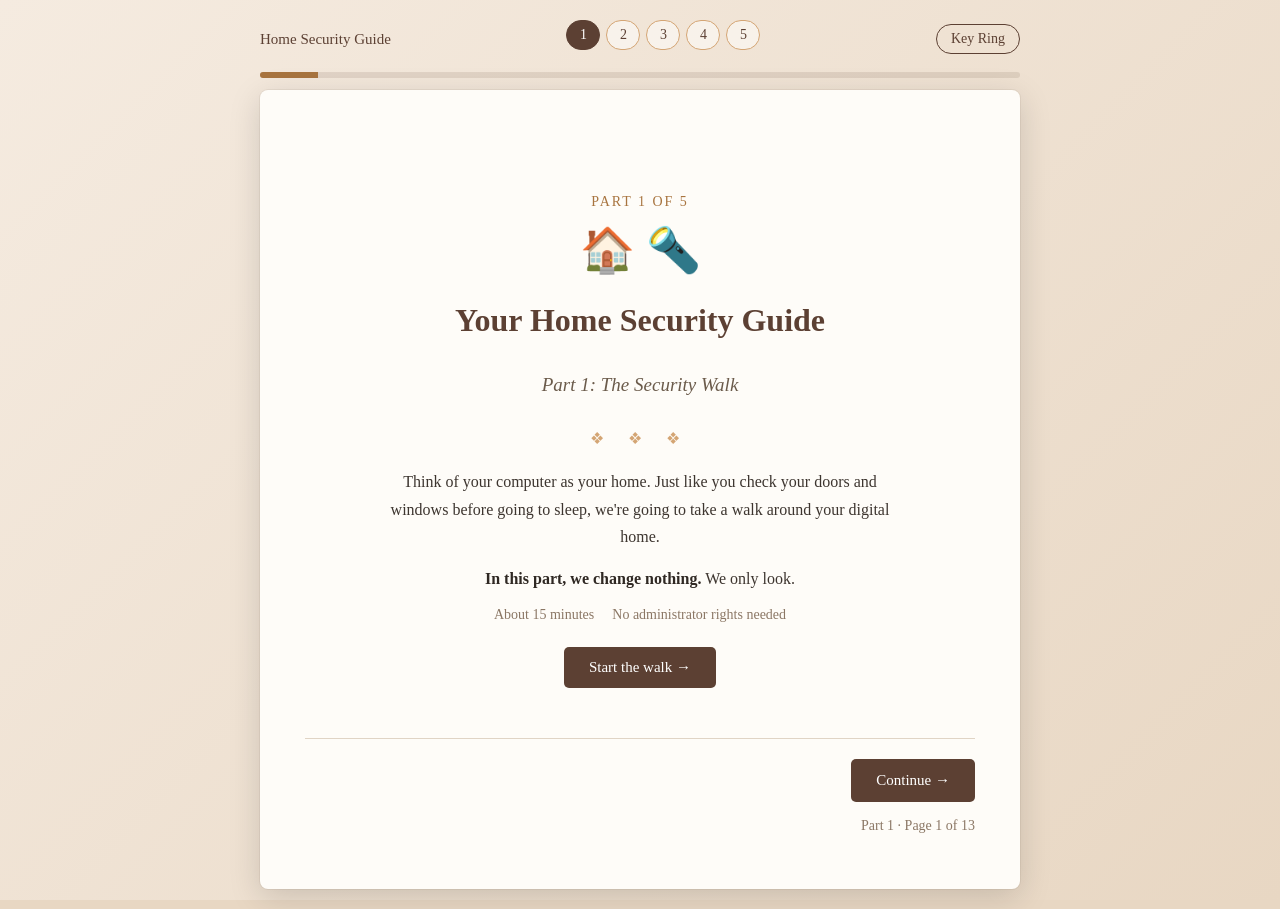
==== commit b59174b5: "Add comments page" ====
--- a/part1.html
+++ b/part1.html
@@ -271,447 +271,16 @@
     </ul>
   </section>
 
+  <section class="book-page comments-page" aria-label="Questions and comments">
+    <h1>Questions and Comments</h1>
+    <p>Did a step in Part 1 match your screen? Was something unclear? Share what worked, what didn't, or an idea to make this part better.</p>
+    <div class="warning"><strong>Keep your home private:</strong> comments are public. Never post passwords, recovery codes, your public IP address, router or Wi-Fi details, or full command output from your PC. Describe the part, the page number, and what you saw instead.</div>
+    <p class="fine-print">Commenting needs a free GitHub account. Comments are stored in this guide's public GitHub Discussions, where the maintainer can moderate them.</p>
+    <div class="giscus"></div>
+  </section>
+
 </main>
+<script src="assets/site-config.js"></script>
 <script src="assets/guide.js"></script>
-<script data-pplx-inline-edit>
-(function () {
-  if (window === window.top) return;
-
-  const allowedParentOrigins = ["https://www.perplexity.ai","https://perplexity.ai","https://testing.perplexity.ai","https://staging.perplexity.ai","https://*.preview.i.perplexity.ai","http://perplexity.localhost","http://localhost:1420","http://127.0.0.1:1420","http://localhost:3000","http://127.0.0.1:3000","http://localhost:5173","http://127.0.0.1:5173"];
-  const MAX_FONT_BYTES = 500 * 1024;
-  const MAX_TOTAL_FONT_BYTES = 2 * 1024 * 1024;
-  const DEFAULT_LINE_HEIGHT = 16;
-  let scrollForwarding = false;
-  let scrollRaf = 0;
-  let trustedTopOrigin = null;
-
-  // Allow entries like "https://*.preview.i.perplexity.ai" — the wildcard
-  // matches a single DNS label (no dots), so "https://*.foo" cannot stretch
-  // across multiple labels.
-  function matchesAllowedOrigin(origin) {
-    if (!origin) return false;
-    for (const entry of allowedParentOrigins) {
-      if (!entry.includes("*")) {
-        if (entry === origin) return true;
-        continue;
-      }
-      const pattern = new RegExp(
-        "^" +
-          entry.replace(/[.+?^${}()|[\]\\]/g, "\\$&").replace(/\*/g, "[^.]+") +
-          "$",
-      );
-      if (pattern.test(origin)) return true;
-    }
-    return false;
-  }
-
-  // Trust decision: when the sender is same-origin-visible (event.origin is a
-  // real origin like https://www.perplexity.ai) we trust event.origin directly.
-  // When event.origin is "null" (opaque broker srcdoc), we fall back to the
-  // broker's stamped `parentOrigin` to identify the top window. The fallback
-  // is claim-only — we rely on the browser's native `targetOrigin` enforcement
-  // on the response path (see postToTrustedTop) to ensure replies can't be
-  // delivered to anyone but the actual top window of that claimed origin.
-  function getTrustedParentOrigin(event) {
-    const forwardedParentOrigin =
-      typeof event.data.parentOrigin === "string" ? event.data.parentOrigin : null;
-    const parentOrigin = event.origin === "null" ? forwardedParentOrigin : event.origin;
-    return matchesAllowedOrigin(parentOrigin) ? parentOrigin : null;
-  }
-
-  // All responses go to window.top with targetOrigin = the allowlisted origin.
-  // An attacker that iframes us inside their own null-origin broker can claim
-  // any parentOrigin they like, but the browser will drop the reply whenever
-  // the real top's origin doesn't match — so the screenshot never leaves.
-  function postToTrustedTop(message) {
-    if (!trustedTopOrigin) return;
-    try {
-      window.top.postMessage(message, trustedTopOrigin);
-    } catch (_error) {}
-  }
-
-  const PICK_CAPABILITIES = ["pick"];
-  const PICK_CHAIN_LENGTH = 4;
-  const PICK_MAX_TEXT_CHARS = 120;
-  const PICK_MAX_HTML_CHARS = 300;
-
-  function truncate(value, maxChars) {
-    return value.length > maxChars ? value.slice(0, maxChars - 1) + "…" : value;
-  }
-
-  function isPickableElement(element) {
-    return (
-      element instanceof Element &&
-      element !== document.documentElement &&
-      element !== document.body
-    );
-  }
-
-  function resolvePickTarget(x, y) {
-    if (!Number.isFinite(x) || !Number.isFinite(y)) return null;
-    const element = document.elementFromPoint(x, y);
-    return isPickableElement(element) ? element.closest("svg") || element : null;
-  }
-
-  function pickLabel(element) {
-    if (element.id) return element.localName + "#" + element.id;
-    return [element.localName].concat(Array.from(element.classList).slice(0, 2)).join(".");
-  }
-
-  // Only attributes that help find the element in source. data-* values and URL
-  // query strings or fragments can carry tokens.
-  const PICK_ATTRIBUTES = new Set([
-    "id",
-    "class",
-    "name",
-    "type",
-    "role",
-    "alt",
-    "aria-label",
-    "href",
-    "src",
-  ]);
-
-  function pickAttributeValue(attribute) {
-    return attribute.name === "href" || attribute.name === "src"
-      ? attribute.value.split(/[?#]/)[0]
-      : attribute.value;
-  }
-
-  function describePickElement(element) {
-    const chain = [];
-    for (
-      let current = element;
-      isPickableElement(current) && chain.length < PICK_CHAIN_LENGTH;
-      current = current.parentElement
-    ) {
-      chain.unshift(current);
-    }
-    const attributes = Array.from(element.attributes)
-      .filter((attribute) => PICK_ATTRIBUTES.has(attribute.name))
-      .map((attribute) => ` ${attribute.name}="${pickAttributeValue(attribute).replace(/"/g, "&quot;")}"`)
-      .join("");
-    const text = (element.innerText || element.textContent || "").replace(/\s+/g, " ").trim();
-    return {
-      chain: chain.map(pickLabel),
-      html: truncate(`<${element.localName}${attributes}>`, PICK_MAX_HTML_CHARS),
-      text: text ? truncate(text, PICK_MAX_TEXT_CHARS) : undefined,
-    };
-  }
-
-  // Hover asks once per frame, and innerText on a large section forces layout,
-  // so only the rect is re-read while the pointer stays on the same element.
-  // Clicks ask for fresh details since the page may have changed the element.
-  let lastPick = null;
-
-  function describePickTarget(element, fresh) {
-    if (fresh || lastPick?.element !== element) {
-      lastPick = { element, details: describePickElement(element) };
-    }
-    const rect = element.getBoundingClientRect();
-    return {
-      rect: { x: rect.left, y: rect.top, width: rect.width, height: rect.height },
-      ...lastPick.details,
-    };
-  }
-
-  function inlineAll(original, clone) {
-    if (original.nodeType !== 1 || clone.nodeType !== 1) return;
-
-    try {
-      const computedStyle = getComputedStyle(original);
-      // cssText on a computed style is the serialized declaration in modern
-      // Chromium/Safari — a single read beats enumerating ~400 longhand
-      // properties. Firefox returns "" here, so we fall back on empty.
-      const serialized = computedStyle.cssText;
-      if (serialized) {
-        clone.style.cssText = serialized;
-      } else {
-        const parts = new Array(computedStyle.length);
-        for (let index = 0; index < computedStyle.length; index += 1) {
-          const property = computedStyle[index];
-          parts[index] = `${property}:${computedStyle.getPropertyValue(property)};`;
-        }
-        clone.style.cssText = parts.join("");
-      }
-    } catch (_error) {}
-
-    const originalChildren = original.children;
-    const clonedChildren = clone.children;
-    for (
-      let index = 0;
-      index < originalChildren.length && index < clonedChildren.length;
-      index += 1
-    ) {
-      inlineAll(originalChildren[index], clonedChildren[index]);
-    }
-  }
-
-  function extractFontUrl(srcValue) {
-    const matches = [
-      ...srcValue.matchAll(
-        /url\(["']?([^"')]+)["']?\)(?:\s*format\(["']?([^"')]+)["']?\))?/gi,
-      ),
-    ];
-    if (matches.length === 0) return null;
-    const woff2 = matches.find((m) => m[2] && m[2].toLowerCase().includes("woff2"));
-    if (woff2) return woff2[1];
-    const woff = matches.find((m) => m[2] && m[2].toLowerCase().includes("woff"));
-    if (woff) return woff[1];
-    return matches[0][1];
-  }
-
-  // Cache resolved font URL -> data URI across captures. Fonts on a page
-  // essentially never change, and a batch run emits multiple captures back to
-  // back — without this we'd refetch + re-base64 every time.
-  const fontDataUriCache = new Map();
-  const SRC_DECLARATION_RE = /src\s*:\s*[^;}]+/i;
-
-  async function fetchAsDataUri(url) {
-    if (fontDataUriCache.has(url)) return fontDataUriCache.get(url);
-    let dataUri = null;
-    try {
-      const response = await fetch(url, { mode: "cors", credentials: "omit" });
-      if (response.ok) {
-        const blob = await response.blob();
-        if (blob.size <= MAX_FONT_BYTES) {
-          dataUri = await new Promise((resolve) => {
-            const reader = new FileReader();
-            reader.onloadend = () =>
-              resolve(typeof reader.result === "string" ? reader.result : null);
-            reader.onerror = () => resolve(null);
-            reader.readAsDataURL(blob);
-          });
-        }
-      }
-    } catch (_error) {
-      dataUri = null;
-    }
-    fontDataUriCache.set(url, dataUri);
-    return dataUri;
-  }
-
-  function collectFontFaceRuleTexts() {
-    const rules = [];
-    for (const sheet of document.styleSheets) {
-      let cssRules;
-      try {
-        cssRules = sheet.cssRules;
-      } catch (_error) {
-        continue;
-      }
-      if (!cssRules) continue;
-      for (const rule of cssRules) {
-        const cssText = rule.cssText || "";
-        if (cssText.startsWith("@font-face")) rules.push(cssText);
-      }
-    }
-    return rules;
-  }
-
-  async function buildInlinedFontCss() {
-    const ruleTexts = collectFontFaceRuleTexts();
-    if (ruleTexts.length === 0) return null;
-
-    const resolved = ruleTexts.map((cssText) => {
-      if (!SRC_DECLARATION_RE.test(cssText)) return null;
-      const srcMatch = cssText.match(/src\s*:\s*([^;}]+)[;}]/i);
-      if (!srcMatch) return null;
-      const url = extractFontUrl(srcMatch[1]);
-      if (!url) return null;
-      try {
-        return { cssText, url: new URL(url, document.baseURI).href };
-      } catch (_error) {
-        return null;
-      }
-    });
-
-    const dataUris = await Promise.all(
-      resolved.map((entry) => (entry ? fetchAsDataUri(entry.url) : Promise.resolve(null))),
-    );
-
-    const inlined = [];
-    let totalBytes = 0;
-    for (let index = 0; index < resolved.length; index += 1) {
-      const entry = resolved[index];
-      const dataUri = dataUris[index];
-      if (!entry || !dataUri) continue;
-      const approxBytes = dataUri.length * 0.75;
-      if (totalBytes + approxBytes > MAX_TOTAL_FONT_BYTES) break;
-      totalBytes += approxBytes;
-      inlined.push(entry.cssText.replace(SRC_DECLARATION_RE, `src: url("${dataUri}")`));
-    }
-    return inlined.length > 0 ? inlined.join("\n") : null;
-  }
-
-  function stripExternal(clone) {
-    const images = clone.querySelectorAll("img");
-    for (let index = 0; index < images.length; index += 1) {
-      const src = images[index].getAttribute("src");
-      if (src && !src.startsWith("data:")) images[index].removeAttribute("src");
-    }
-
-    const elements = clone.querySelectorAll("*");
-    for (let index = 0; index < elements.length; index += 1) {
-      const style = elements[index].style.cssText;
-      if (style && style.includes("url(")) {
-        elements[index].style.cssText = style.replace(
-          /url\(["']?(?!data:)[^)"']*["']?\)/gi,
-          "none",
-        );
-      }
-    }
-  }
-
-  function emitScroll() {
-    scrollRaf = 0;
-    if (!scrollForwarding) return;
-    postToTrustedTop({
-      type: "INLINE_EDIT_SCROLL",
-      scrollX: window.scrollX,
-      scrollY: window.scrollY,
-      capabilities: PICK_CAPABILITIES,
-    });
-  }
-
-  window.addEventListener(
-    "scroll",
-    function () {
-      if (!scrollForwarding || scrollRaf) return;
-      scrollRaf = requestAnimationFrame(emitScroll);
-    },
-    { passive: true, capture: true },
-  );
-
-  async function handleCaptureRequest(event) {
-    const requestId = event.data.requestId;
-    const scrollX = window.scrollX;
-    const scrollY = window.scrollY;
-    const width = window.innerWidth;
-    const height = window.innerHeight;
-
-    function postResult(dataUrl) {
-      postToTrustedTop({
-        type: "INLINE_EDIT_SCREENSHOT_RESULT",
-        requestId,
-        dataUrl,
-        scrollX,
-        scrollY,
-      });
-    }
-
-    try {
-      // Wait for any pending web fonts to resolve so both inline metrics and
-      // the @font-face inlining below see the same loaded faces.
-      if (document.fonts && document.fonts.ready) {
-        try {
-          await document.fonts.ready;
-        } catch (_error) {}
-      }
-
-      const clone = document.documentElement.cloneNode(true);
-      inlineAll(document.documentElement, clone);
-
-      const removedNodes = clone.querySelectorAll("script,link[rel=\"stylesheet\"],style");
-      for (let index = 0; index < removedNodes.length; index += 1) {
-        removedNodes[index].remove();
-      }
-
-      stripExternal(clone);
-
-      // Re-embed web fonts as data-URI @font-face rules so the SVG rasterizer
-      // can resolve them — external font URLs aren't fetched during
-      // foreignObject rendering, which would otherwise force a fallback face
-      // and change text metrics.
-      const inlinedFontCss = await buildInlinedFontCss();
-      if (inlinedFontCss) {
-        const styleEl = document.createElement("style");
-        styleEl.textContent = inlinedFontCss;
-        const head = clone.querySelector("head");
-        if (head) head.appendChild(styleEl);
-        else clone.insertBefore(styleEl, clone.firstChild);
-      }
-
-      const html = new XMLSerializer().serializeToString(clone);
-      const svg =
-        `<svg xmlns="http://www.w3.org/2000/svg" width="${width}" height="${height}">` +
-        '<foreignObject width="100%" height="100%">' +
-        `<div xmlns="http://www.w3.org/1999/xhtml" style="width:${width}px;height:${height}px;overflow:hidden">` +
-        `<div style="position:relative;left:-${scrollX}px;top:-${scrollY}px">` +
-        html +
-        "</div></div></foreignObject></svg>";
-      const svgUrl = `data:image/svg+xml;charset=utf-8,${encodeURIComponent(svg)}`;
-      const image = new Image();
-      image.onload = function () {
-        const canvas = document.createElement("canvas");
-        canvas.width = width;
-        canvas.height = height;
-        canvas.getContext("2d").drawImage(image, 0, 0);
-        postResult(canvas.toDataURL("image/png"));
-      };
-      image.onerror = function () {
-        postResult(null);
-      };
-      image.src = svgUrl;
-    } catch (_error) {
-      postResult(null);
-    }
-  }
-
-  window.addEventListener("message", function (event) {
-    if (!event.data) return;
-    // Only accept messages from the direct parent frame. Blocks sibling /
-    // unrelated-window postMessage senders that could otherwise reach us.
-    if (event.source !== window.parent) return;
-
-    const trustedParentOrigin = getTrustedParentOrigin(event);
-    if (!trustedParentOrigin) return;
-    trustedTopOrigin = trustedParentOrigin;
-
-    if (event.data.type === "INLINE_EDIT_PICK") {
-      const element = resolvePickTarget(event.data.x, event.data.y);
-      postToTrustedTop({
-        type: "INLINE_EDIT_PICK_RESULT",
-        seq: event.data.seq,
-        target: element ? describePickTarget(element, event.data.fresh === true) : null,
-      });
-      return;
-    }
-
-    if (event.data.type === "INLINE_EDIT_SCROLL_START") {
-      scrollForwarding = true;
-      emitScroll();
-      return;
-    }
-
-    if (event.data.type === "INLINE_EDIT_SCROLL_STOP") {
-      scrollForwarding = false;
-      if (scrollRaf) cancelAnimationFrame(scrollRaf);
-      scrollRaf = 0;
-      return;
-    }
-
-    if (event.data.type === "INLINE_EDIT_SCROLL_BY") {
-      const { deltaX, deltaY, deltaMode } = event.data;
-      if (!scrollForwarding || !Number.isFinite(deltaX) || !Number.isFinite(deltaY)) return;
-      if (deltaMode !== 0 && deltaMode !== 1 && deltaMode !== 2) return;
-      const lineHeight =
-        parseFloat(getComputedStyle(document.documentElement).lineHeight) || DEFAULT_LINE_HEIGHT;
-      const scaleX = deltaMode === 1 ? lineHeight : deltaMode === 2 ? window.innerWidth : 1;
-      const scaleY = deltaMode === 1 ? lineHeight : deltaMode === 2 ? window.innerHeight : 1;
-      // The selection overlay receives the wheel event instead of this iframe.
-      // Instant scrolling preserves trackpad deltas even on smooth-scroll sites.
-      window.scrollBy({ left: deltaX * scaleX, top: deltaY * scaleY, behavior: "instant" });
-      emitScroll();
-      return;
-    }
-
-    if (event.data.type !== "INLINE_EDIT_CAPTURE_REQUEST") return;
-
-    handleCaptureRequest(event);
-  });
-})();
-
-
-</script></body>
+</body>
 </html>
--- a/assets/guide.css
+++ b/assets/guide.css
@@ -292,3 +292,5 @@
 .skip-link { position: absolute; left: 12px; top: -48px; background: var(--btn); color: #fff; padding: 8px 14px; border-radius: 5px; z-index: 20; text-decoration: none; }
 .skip-link:focus { top: 12px; }
 .reviewed { font-size: 13px; color: var(--muted); text-align: center; margin-top: 10px; }
+.fine-print { font-size: 14px; color: var(--muted); }
+.giscus { margin-top: 18px; min-height: 120px; }
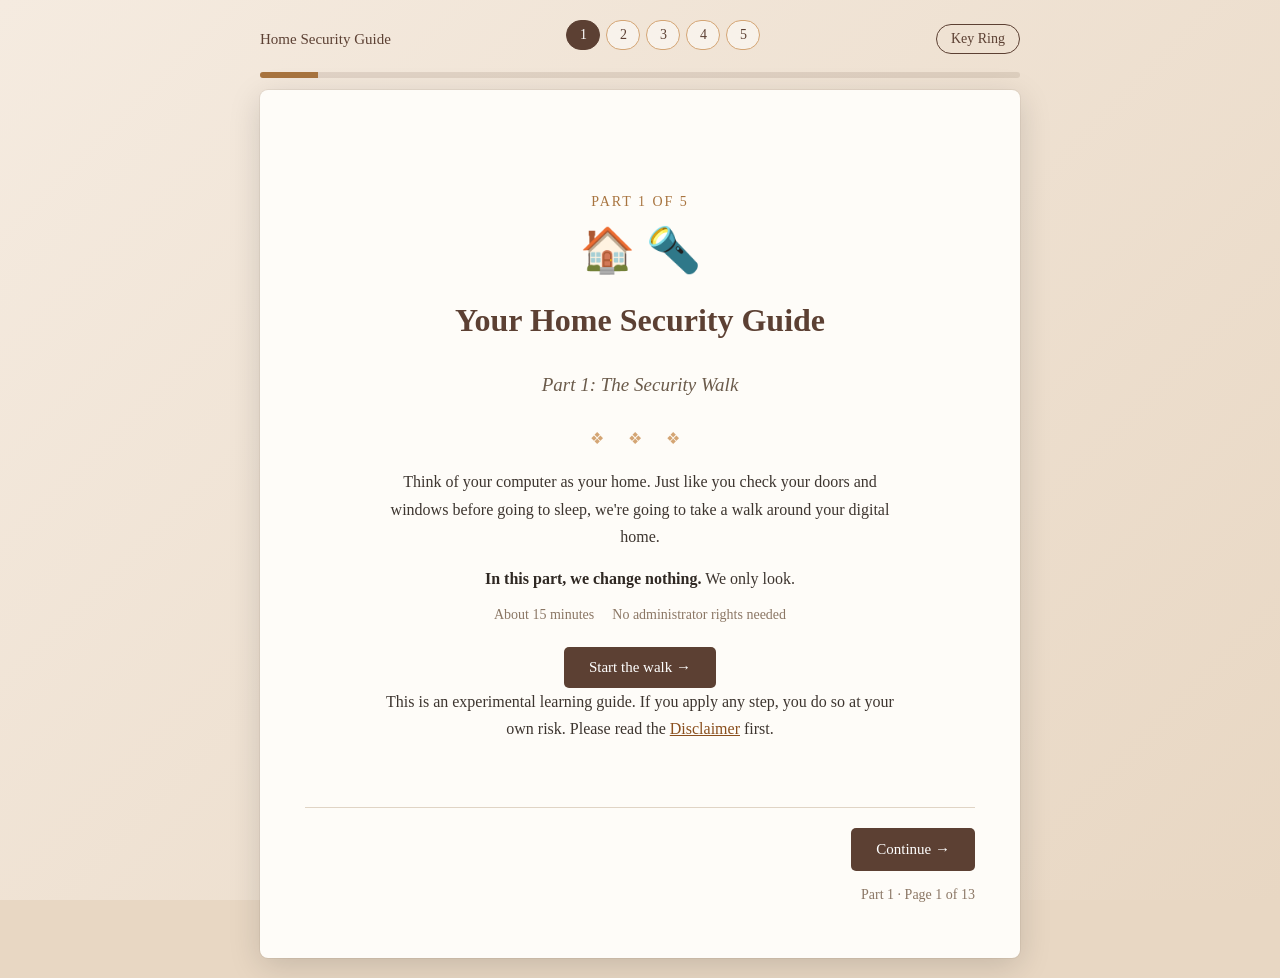
==== commit 5808554a: "add Disclaimer" ====
--- a/part1.html
+++ b/part1.html
@@ -41,6 +41,7 @@
       <p><strong>In this part, we change nothing.</strong> We only look.</p>
       <div class="meta-row"><span>About 15 minutes</span><span>No administrator rights needed</span></div>
       <button class="btn" type="button" data-action="next">Start the walk →</button>
+      <p class="disclaimer-note">This is an experimental learning guide. If you apply any step, you do so at your own risk. Please read the <a href="disclaimer.html">Disclaimer</a> first.</p>
     </div>
   </section>
 
@@ -95,7 +96,7 @@
       <li>To paste, <strong>right-click</strong> inside the window or press <span class="highlight">Ctrl + V</span>.</li>
       <li>Every command in Part 1 only reads information. None of them change anything.</li>
     </ul>
-    <div class="note"><strong>Tip:</strong> every gray command box in this guide has a <strong>Copy</strong> button. Copying avoids typing mistakes.</div>
+    <div class="note"><strong>Tip:</strong> every dark gray command box in this guide has a <strong>Copy</strong> button. Copying avoids typing mistakes.</div>
   </section>
 
   <!-- 5 netstat -->
@@ -126,13 +127,13 @@
   TCP    0.0.0.0:135          0.0.0.0:0            LISTENING    1052
   TCP    0.0.0.0:445          0.0.0.0:0            LISTENING    4
   TCP    127.0.0.1:5354       0.0.0.0:0            LISTENING    3920
-  TCP    192.168.1.25:139     0.0.0.0:0            LISTENING    4</pre></div>
+  TCP    192.168.X.X:139      0.0.0.0:0            LISTENING    4</pre></div>
     <div class="table-container">
       <table>
         <tr><th>Local Address starts with</th><th>In the house</th><th>Who could reach it</th></tr>
         <tr><td><code class="inline">0.0.0.0</code> or <code class="inline">[::]</code></td><td><strong>Door on every side</strong></td><td>Devices on any network this computer is connected to, unless a lock stops them</td></tr>
         <tr><td><code class="inline">127.0.0.1</code> or <code class="inline">[::1]</code></td><td><strong>Inside door</strong></td><td>Only programs on this same computer</td></tr>
-        <tr><td>A specific address, such as <code class="inline">192.168.1.25</code></td><td>A door on <strong>one</strong> side</td><td>Devices on the network that address belongs to</td></tr>
+        <tr><td>A specific address, such as <code class="inline">192.168.X.X</code></td><td>A door on <strong>one</strong> side</td><td>Devices on the network that address belongs to</td></tr>
       </table>
     </div>
     <div class="note"><strong>What to write down:</strong> every LISTENING line whose address starts with <code class="inline">0.0.0.0</code>, <code class="inline">[::]</code>, or a specific address. Inside doors (<code class="inline">127.0.0.1</code>, <code class="inline">[::1]</code>) can't be reached from other devices.</div>
